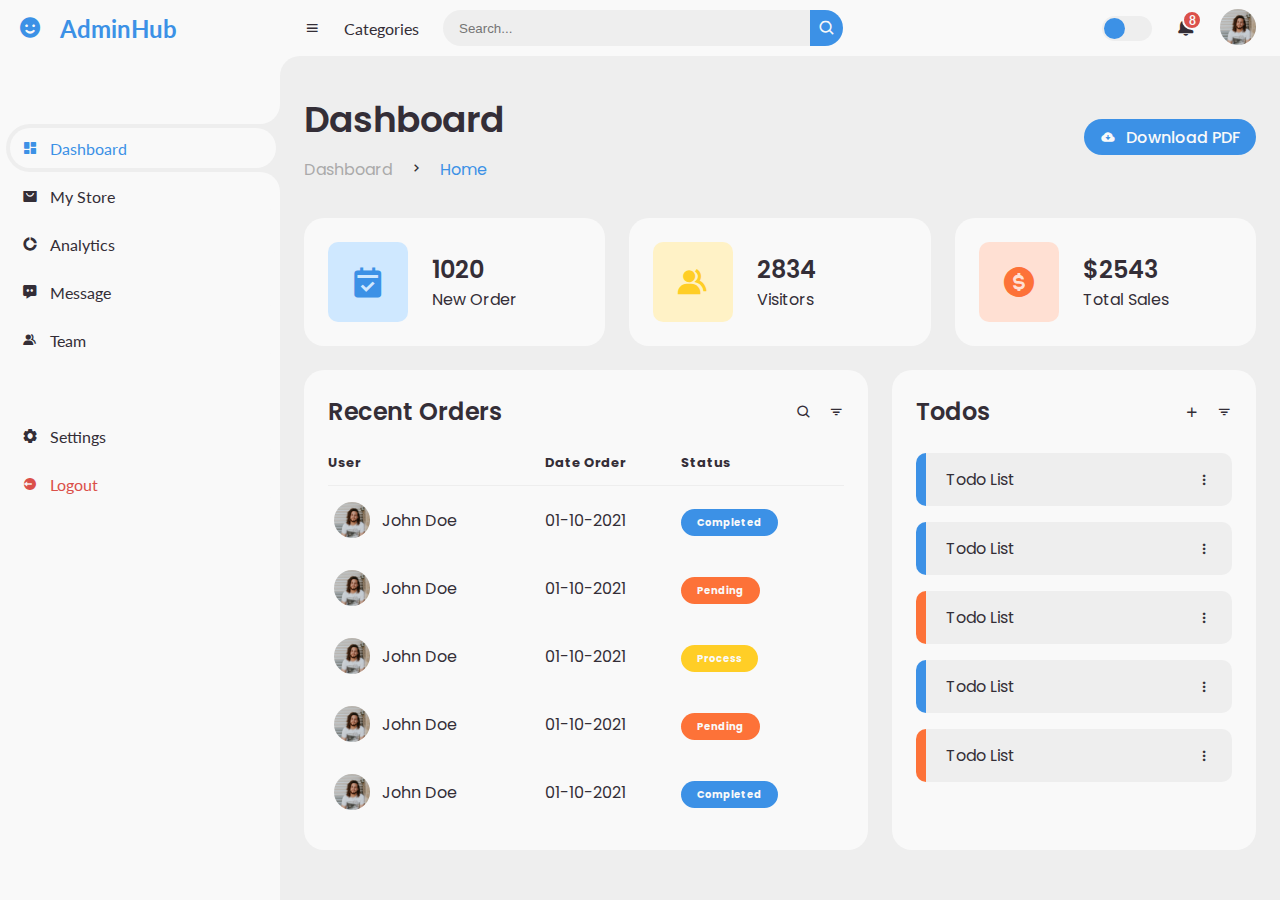
==== PRO/stafflogin/index.html @ 772f8e40 "Code update" ====
<!DOCTYPE html>
<html lang="en">
<head>
	<meta charset="UTF-8">
	<meta name="viewport" content="width=device-width, initial-scale=1.0">

	<!-- Boxicons -->
	<link href='https://unpkg.com/boxicons@2.0.9/css/boxicons.min.css' rel='stylesheet'>
	<!-- My CSS -->
	<link rel="stylesheet" href="style.css">

	<title>AdminHub</title>
</head>
<body>


	<!-- SIDEBAR -->
	<section id="sidebar">
		<a href="#" class="brand">
			<i class='bx bxs-smile'></i>
			<span class="text">AdminHub</span>
		</a>
		<ul class="side-menu top">
			<li class="active">
				<a href="#">
					<i class='bx bxs-dashboard' ></i>
					<span class="text">Dashboard</span>
				</a>
			</li>
			<li>
				<a href="#">
					<i class='bx bxs-shopping-bag-alt' ></i>
					<span class="text">My Store</span>
				</a>
			</li>
			<li>
				<a href="#">
					<i class='bx bxs-doughnut-chart' ></i>
					<span class="text">Analytics</span>
				</a>
			</li>
			<li>
				<a href="#">
					<i class='bx bxs-message-dots' ></i>
					<span class="text">Message</span>
				</a>
			</li>
			<li>
				<a href="#">
					<i class='bx bxs-group' ></i>
					<span class="text">Team</span>
				</a>
			</li>
		</ul>
		<ul class="side-menu">
			<li>
				<a href="#">
					<i class='bx bxs-cog' ></i>
					<span class="text">Settings</span>
				</a>
			</li>
			<li>
				<a href="../MAIN.php" class="logout">
					<i class='bx bxs-log-out-circle' ></i>
					<span class="text">Logout</span>
				</a>
			</li>
		</ul>
	</section>
	<!-- SIDEBAR -->



	<!-- CONTENT -->
	<section id="content">
		<!-- NAVBAR -->
		<nav>
			<i class='bx bx-menu' ></i>
			<a href="#" class="nav-link">Categories</a>
			<form action="#">
				<div class="form-input">
					<input type="search" placeholder="Search...">
					<button type="submit" class="search-btn"><i class='bx bx-search' ></i></button>
				</div>
			</form>
			<input type="checkbox" id="switch-mode" hidden>
			<label for="switch-mode" class="switch-mode"></label>
			<a href="#" class="notification">
				<i class='bx bxs-bell' ></i>
				<span class="num">8</span>
			</a>
			<a href="#" class="profile">
				<img src="img/people.png">
			</a>
		</nav>
		<!-- NAVBAR -->

		<!-- MAIN -->
		<main>
			<div class="head-title">
				<div class="left">
					<h1>Dashboard</h1>
					<ul class="breadcrumb">
						<li>
							<a href="#">Dashboard</a>
						</li>
						<li><i class='bx bx-chevron-right' ></i></li>
						<li>
							<a class="active" href="#">Home</a>
						</li>
					</ul>
				</div>
				<a href="#" class="btn-download">
					<i class='bx bxs-cloud-download' ></i>
					<span class="text">Download PDF</span>
				</a>
			</div>

			<ul class="box-info">
				<li>
					<i class='bx bxs-calendar-check' ></i>
					<span class="text">
						<h3>1020</h3>
						<p>New Order</p>
					</span>
				</li>
				<li>
					<i class='bx bxs-group' ></i>
					<span class="text">
						<h3>2834</h3>
						<p>Visitors</p>
					</span>
				</li>
				<li>
					<i class='bx bxs-dollar-circle' ></i>
					<span class="text">
						<h3>$2543</h3>
						<p>Total Sales</p>
					</span>
				</li>
			</ul>


			<div class="table-data">
				<div class="order">
					<div class="head">
						<h3>Recent Orders</h3>
						<i class='bx bx-search' ></i>
						<i class='bx bx-filter' ></i>
					</div>
					<table>
						<thead>
							<tr>
								<th>User</th>
								<th>Date Order</th>
								<th>Status</th>
							</tr>
						</thead>
						<tbody>
							<tr>
								<td>
									<img src="img/people.png">
									<p>John Doe</p>
								</td>
								<td>01-10-2021</td>
								<td><span class="status completed">Completed</span></td>
							</tr>
							<tr>
								<td>
									<img src="img/people.png">
									<p>John Doe</p>
								</td>
								<td>01-10-2021</td>
								<td><span class="status pending">Pending</span></td>
							</tr>
							<tr>
								<td>
									<img src="img/people.png">
									<p>John Doe</p>
								</td>
								<td>01-10-2021</td>
								<td><span class="status process">Process</span></td>
							</tr>
							<tr>
								<td>
									<img src="img/people.png">
									<p>John Doe</p>
								</td>
								<td>01-10-2021</td>
								<td><span class="status pending">Pending</span></td>
							</tr>
							<tr>
								<td>
									<img src="img/people.png">
									<p>John Doe</p>
								</td>
								<td>01-10-2021</td>
								<td><span class="status completed">Completed</span></td>
							</tr>
						</tbody>
					</table>
				</div>
				<div class="todo">
					<div class="head">
						<h3>Todos</h3>
						<i class='bx bx-plus' ></i>
						<i class='bx bx-filter' ></i>
					</div>
					<ul class="todo-list">
						<li class="completed">
							<p>Todo List</p>
							<i class='bx bx-dots-vertical-rounded' ></i>
						</li>
						<li class="completed">
							<p>Todo List</p>
							<i class='bx bx-dots-vertical-rounded' ></i>
						</li>
						<li class="not-completed">
							<p>Todo List</p>
							<i class='bx bx-dots-vertical-rounded' ></i>
						</li>
						<li class="completed">
							<p>Todo List</p>
							<i class='bx bx-dots-vertical-rounded' ></i>
						</li>
						<li class="not-completed">
							<p>Todo List</p>
							<i class='bx bx-dots-vertical-rounded' ></i>
						</li>
					</ul>
				</div>
			</div>
		</main>
		<!-- MAIN -->
	</section>
	<!-- CONTENT -->
	

	<script src="script.js"></script>
</body>
</html>
---- PRO/stafflogin/style.css ----
@import url('https://fonts.googleapis.com/css2?family=Lato:wght@400;700&family=Poppins:wght@400;500;600;700&display=swap');

* {
	margin: 0;
	padding: 0;
	box-sizing: border-box;
}

a {
	text-decoration: none;
}

li {
	list-style: none;
}

:root {
	--poppins: 'Poppins', sans-serif;
	--lato: 'Lato', sans-serif;

	--light: #F9F9F9;
	--blue: #3C91E6;
	--light-blue: #CFE8FF;
	--grey: #eee;
	--dark-grey: #AAAAAA;
	--dark: #342E37;
	--red: #DB504A;
	--yellow: #FFCE26;
	--light-yellow: #FFF2C6;
	--orange: #FD7238;
	--light-orange: #FFE0D3;
}

html {
	overflow-x: hidden;
}

body.dark {
	--light: #0C0C1E;
	--grey: #060714;
	--dark: #FBFBFB;
}

body {
	background: var(--grey);
	overflow-x: hidden;
}





/* SIDEBAR */
#sidebar {
	position: fixed;
	top: 0;
	left: 0;
	width: 280px;
	height: 100%;
	background: var(--light);
	z-index: 2000;
	font-family: var(--lato);
	transition: .3s ease;
	overflow-x: hidden;
	scrollbar-width: none;
}
#sidebar::--webkit-scrollbar {
	display: none;
}
#sidebar.hide {
	width: 60px;
}
#sidebar .brand {
	font-size: 24px;
	font-weight: 700;
	height: 56px;
	display: flex;
	align-items: center;
	color: var(--blue);
	position: sticky;
	top: 0;
	left: 0;
	background: var(--light);
	z-index: 500;
	padding-bottom: 20px;
	box-sizing: content-box;
}
#sidebar .brand .bx {
	min-width: 60px;
	display: flex;
	justify-content: center;
}
#sidebar .side-menu {
	width: 100%;
	margin-top: 48px;
}
#sidebar .side-menu li {
	height: 48px;
	background: transparent;
	margin-left: 6px;
	border-radius: 48px 0 0 48px;
	padding: 4px;
}
#sidebar .side-menu li.active {
	background: var(--grey);
	position: relative;
}
#sidebar .side-menu li.active::before {
	content: '';
	position: absolute;
	width: 40px;
	height: 40px;
	border-radius: 50%;
	top: -40px;
	right: 0;
	box-shadow: 20px 20px 0 var(--grey);
	z-index: -1;
}
#sidebar .side-menu li.active::after {
	content: '';
	position: absolute;
	width: 40px;
	height: 40px;
	border-radius: 50%;
	bottom: -40px;
	right: 0;
	box-shadow: 20px -20px 0 var(--grey);
	z-index: -1;
}
#sidebar .side-menu li a {
	width: 100%;
	height: 100%;
	background: var(--light);
	display: flex;
	align-items: center;
	border-radius: 48px;
	font-size: 16px;
	color: var(--dark);
	white-space: nowrap;
	overflow-x: hidden;
}
#sidebar .side-menu.top li.active a {
	color: var(--blue);
}
#sidebar.hide .side-menu li a {
	width: calc(48px - (4px * 2));
	transition: width .3s ease;
}
#sidebar .side-menu li a.logout {
	color: var(--red);
}
#sidebar .side-menu.top li a:hover {
	color: var(--blue);
}
#sidebar .side-menu li a .bx {
	min-width: calc(60px  - ((4px + 6px) * 2));
	display: flex;
	justify-content: center;
}
/* SIDEBAR */





/* CONTENT */
#content {
	position: relative;
	width: calc(100% - 280px);
	left: 280px;
	transition: .3s ease;
}
#sidebar.hide ~ #content {
	width: calc(100% - 60px);
	left: 60px;
}




/* NAVBAR */
#content nav {
	height: 56px;
	background: var(--light);
	padding: 0 24px;
	display: flex;
	align-items: center;
	grid-gap: 24px;
	font-family: var(--lato);
	position: sticky;
	top: 0;
	left: 0;
	z-index: 1000;
}
#content nav::before {
	content: '';
	position: absolute;
	width: 40px;
	height: 40px;
	bottom: -40px;
	left: 0;
	border-radius: 50%;
	box-shadow: -20px -20px 0 var(--light);
}
#content nav a {
	color: var(--dark);
}
#content nav .bx.bx-menu {
	cursor: pointer;
	color: var(--dark);
}
#content nav .nav-link {
	font-size: 16px;
	transition: .3s ease;
}
#content nav .nav-link:hover {
	color: var(--blue);
}
#content nav form {
	max-width: 400px;
	width: 100%;
	margin-right: auto;
}
#content nav form .form-input {
	display: flex;
	align-items: center;
	height: 36px;
}
#content nav form .form-input input {
	flex-grow: 1;
	padding: 0 16px;
	height: 100%;
	border: none;
	background: var(--grey);
	border-radius: 36px 0 0 36px;
	outline: none;
	width: 100%;
	color: var(--dark);
}
#content nav form .form-input button {
	width: 36px;
	height: 100%;
	display: flex;
	justify-content: center;
	align-items: center;
	background: var(--blue);
	color: var(--light);
	font-size: 18px;
	border: none;
	outline: none;
	border-radius: 0 36px 36px 0;
	cursor: pointer;
}
#content nav .notification {
	font-size: 20px;
	position: relative;
}
#content nav .notification .num {
	position: absolute;
	top: -6px;
	right: -6px;
	width: 20px;
	height: 20px;
	border-radius: 50%;
	border: 2px solid var(--light);
	background: var(--red);
	color: var(--light);
	font-weight: 700;
	font-size: 12px;
	display: flex;
	justify-content: center;
	align-items: center;
}
#content nav .profile img {
	width: 36px;
	height: 36px;
	object-fit: cover;
	border-radius: 50%;
}
#content nav .switch-mode {
	display: block;
	min-width: 50px;
	height: 25px;
	border-radius: 25px;
	background: var(--grey);
	cursor: pointer;
	position: relative;
}
#content nav .switch-mode::before {
	content: '';
	position: absolute;
	top: 2px;
	left: 2px;
	bottom: 2px;
	width: calc(25px - 4px);
	background: var(--blue);
	border-radius: 50%;
	transition: all .3s ease;
}
#content nav #switch-mode:checked + .switch-mode::before {
	left: calc(100% - (25px - 4px) - 2px);
}
/* NAVBAR */





/* MAIN */
#content main {
	width: 100%;
	padding: 36px 24px;
	font-family: var(--poppins);
	max-height: calc(100vh - 56px);
	overflow-y: auto;
}
#content main .head-title {
	display: flex;
	align-items: center;
	justify-content: space-between;
	grid-gap: 16px;
	flex-wrap: wrap;
}
#content main .head-title .left h1 {
	font-size: 36px;
	font-weight: 600;
	margin-bottom: 10px;
	color: var(--dark);
}
#content main .head-title .left .breadcrumb {
	display: flex;
	align-items: center;
	grid-gap: 16px;
}
#content main .head-title .left .breadcrumb li {
	color: var(--dark);
}
#content main .head-title .left .breadcrumb li a {
	color: var(--dark-grey);
	pointer-events: none;
}
#content main .head-title .left .breadcrumb li a.active {
	color: var(--blue);
	pointer-events: unset;
}
#content main .head-title .btn-download {
	height: 36px;
	padding: 0 16px;
	border-radius: 36px;
	background: var(--blue);
	color: var(--light);
	display: flex;
	justify-content: center;
	align-items: center;
	grid-gap: 10px;
	font-weight: 500;
}




#content main .box-info {
	display: grid;
	grid-template-columns: repeat(auto-fit, minmax(240px, 1fr));
	grid-gap: 24px;
	margin-top: 36px;
}
#content main .box-info li {
	padding: 24px;
	background: var(--light);
	border-radius: 20px;
	display: flex;
	align-items: center;
	grid-gap: 24px;
}
#content main .box-info li .bx {
	width: 80px;
	height: 80px;
	border-radius: 10px;
	font-size: 36px;
	display: flex;
	justify-content: center;
	align-items: center;
}
#content main .box-info li:nth-child(1) .bx {
	background: var(--light-blue);
	color: var(--blue);
}
#content main .box-info li:nth-child(2) .bx {
	background: var(--light-yellow);
	color: var(--yellow);
}
#content main .box-info li:nth-child(3) .bx {
	background: var(--light-orange);
	color: var(--orange);
}
#content main .box-info li .text h3 {
	font-size: 24px;
	font-weight: 600;
	color: var(--dark);
}
#content main .box-info li .text p {
	color: var(--dark);	
}





#content main .table-data {
	display: flex;
	flex-wrap: wrap;
	grid-gap: 24px;
	margin-top: 24px;
	width: 100%;
	color: var(--dark);
}
#content main .table-data > div {
	border-radius: 20px;
	background: var(--light);
	padding: 24px;
	overflow-x: auto;
}
#content main .table-data .head {
	display: flex;
	align-items: center;
	grid-gap: 16px;
	margin-bottom: 24px;
}
#content main .table-data .head h3 {
	margin-right: auto;
	font-size: 24px;
	font-weight: 600;
}
#content main .table-data .head .bx {
	cursor: pointer;
}

#content main .table-data .order {
	flex-grow: 1;
	flex-basis: 500px;
}
#content main .table-data .order table {
	width: 100%;
	border-collapse: collapse;
}
#content main .table-data .order table th {
	padding-bottom: 12px;
	font-size: 13px;
	text-align: left;
	border-bottom: 1px solid var(--grey);
}
#content main .table-data .order table td {
	padding: 16px 0;
}
#content main .table-data .order table tr td:first-child {
	display: flex;
	align-items: center;
	grid-gap: 12px;
	padding-left: 6px;
}
#content main .table-data .order table td img {
	width: 36px;
	height: 36px;
	border-radius: 50%;
	object-fit: cover;
}
#content main .table-data .order table tbody tr:hover {
	background: var(--grey);
}
#content main .table-data .order table tr td .status {
	font-size: 10px;
	padding: 6px 16px;
	color: var(--light);
	border-radius: 20px;
	font-weight: 700;
}
#content main .table-data .order table tr td .status.completed {
	background: var(--blue);
}
#content main .table-data .order table tr td .status.process {
	background: var(--yellow);
}
#content main .table-data .order table tr td .status.pending {
	background: var(--orange);
}


#content main .table-data .todo {
	flex-grow: 1;
	flex-basis: 300px;
}
#content main .table-data .todo .todo-list {
	width: 100%;
}
#content main .table-data .todo .todo-list li {
	width: 100%;
	margin-bottom: 16px;
	background: var(--grey);
	border-radius: 10px;
	padding: 14px 20px;
	display: flex;
	justify-content: space-between;
	align-items: center;
}
#content main .table-data .todo .todo-list li .bx {
	cursor: pointer;
}
#content main .table-data .todo .todo-list li.completed {
	border-left: 10px solid var(--blue);
}
#content main .table-data .todo .todo-list li.not-completed {
	border-left: 10px solid var(--orange);
}
#content main .table-data .todo .todo-list li:last-child {
	margin-bottom: 0;
}
/* MAIN */
/* CONTENT */









@media screen and (max-width: 768px) {
	#sidebar {
		width: 200px;
	}

	#content {
		width: calc(100% - 60px);
		left: 200px;
	}

	#content nav .nav-link {
		display: none;
	}
}






@media screen and (max-width: 576px) {
	#content nav form .form-input input {
		display: none;
	}

	#content nav form .form-input button {
		width: auto;
		height: auto;
		background: transparent;
		border-radius: none;
		color: var(--dark);
	}

	#content nav form.show .form-input input {
		display: block;
		width: 100%;
	}
	#content nav form.show .form-input button {
		width: 36px;
		height: 100%;
		border-radius: 0 36px 36px 0;
		color: var(--light);
		background: var(--red);
	}

	#content nav form.show ~ .notification,
	#content nav form.show ~ .profile {
		display: none;
	}

	#content main .box-info {
		grid-template-columns: 1fr;
	}

	#content main .table-data .head {
		min-width: 420px;
	}
	#content main .table-data .order table {
		min-width: 420px;
	}
	#content main .table-data .todo .todo-list {
		min-width: 420px;
	}
}
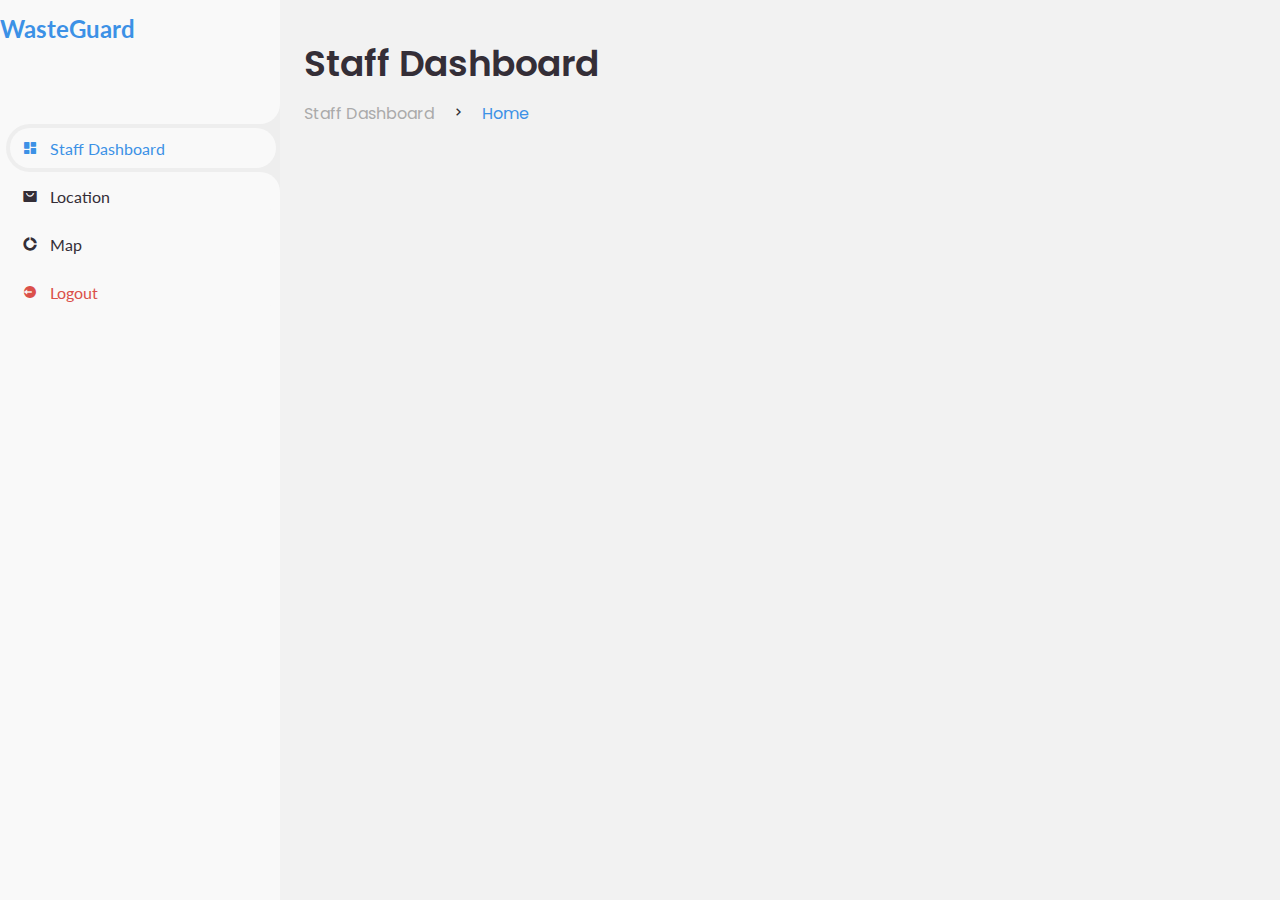
==== commit 915305e0: "staff" ====
--- a/PRO/stafflogin/index.html
+++ b/PRO/stafflogin/index.html
@@ -1,241 +1,122 @@
 <!DOCTYPE html>
 <html lang="en">
 <head>
-	<meta charset="UTF-8">
-	<meta name="viewport" content="width=device-width, initial-scale=1.0">
+    <meta charset="UTF-8">
+    <meta name="viewport" content="width=device-width, initial-scale=1.0">
+    <title>WasteGuard</title>
 
-	<!-- Boxicons -->
-	<link href='https://unpkg.com/boxicons@2.0.9/css/boxicons.min.css' rel='stylesheet'>
-	<!-- My CSS -->
-	<link rel="stylesheet" href="style.css">
+    <!-- Boxicons -->
+    <link href='https://unpkg.com/boxicons@2.0.9/css/boxicons.min.css' rel='stylesheet'>
+    <!-- My CSS -->
+    <link rel="stylesheet" href="style.css">
 
-	<title>AdminHub</title>
+    <style>
+        /* Add your CSS styles here */
+        body {
+            font-family: Arial, sans-serif;
+            background-color: #f2f2f2;
+            margin: 0;
+            padding: 0;
+        }
+        .header {
+            background-color: #2c3e50;
+            color: #ffffff;
+            text-align: center;
+            padding: 20px;
+        }
+        .container {
+            max-width: 800px;
+            margin: 20px auto;
+            padding: 20px;
+            background-color: #ffffff;
+            border-radius: 5px;
+            box-shadow: 0 0 10px rgba(0, 0, 0, 0.2);
+        }
+    </style>
 </head>
 <body>
 
+<!-- SIDEBAR -->
+<section id="sidebar">
+    <a href="../MAIN.php" class="brand">
+        <span class="text">WasteGuard</span>
+    </a>
+    <ul class="side-menu top">
+        <li class="active">
+            <a href="javascript:void(0);" onclick="loadContent('home11.php');">
+                <i class='bx bxs-dashboard'></i>
+                <span class="text">Staff Dashboard</span>
+            </a>
+        </li>
+        <li>
+            <a href="javascript:void(0);" onclick="loadContent('location.php');">
+                <i class='bx bxs-shopping-bag-alt'></i>
+                <span class="text">Location</span>
+            </a>
+        </li>
+        <li>
+            <!-- Modified map link with id -->
+            <a href="javascript:void(0);" onclick="loadContent('../damn/dashboard/geolocation/index.html');">
+                <i class='bx bxs-doughnut-chart'></i>
+                <span class="text">Map</span>
+            </a>
+        </li>
+        <li>
+            <a href="../MAIN.php" class="logout">
+                <i class='bx bxs-log-out-circle'></i>
+                <span class="text">Logout</span>
+            </a>
+        </li>
+    </ul>
+</section>
+<!-- SIDEBAR -->
 
-	<!-- SIDEBAR -->
-	<section id="sidebar">
-		<a href="#" class="brand">
-			<i class='bx bxs-smile'></i>
-			<span class="text">AdminHub</span>
-		</a>
-		<ul class="side-menu top">
-			<li class="active">
-				<a href="#">
-					<i class='bx bxs-dashboard' ></i>
-					<span class="text">Dashboard</span>
-				</a>
-			</li>
-			<li>
-				<a href="#">
-					<i class='bx bxs-shopping-bag-alt' ></i>
-					<span class="text">My Store</span>
-				</a>
-			</li>
-			<li>
-				<a href="#">
-					<i class='bx bxs-doughnut-chart' ></i>
-					<span class="text">Analytics</span>
-				</a>
-			</li>
-			<li>
-				<a href="#">
-					<i class='bx bxs-message-dots' ></i>
-					<span class="text">Message</span>
-				</a>
-			</li>
-			<li>
-				<a href="#">
-					<i class='bx bxs-group' ></i>
-					<span class="text">Team</span>
-				</a>
-			</li>
-		</ul>
-		<ul class="side-menu">
-			<li>
-				<a href="#">
-					<i class='bx bxs-cog' ></i>
-					<span class="text">Settings</span>
-				</a>
-			</li>
-			<li>
-				<a href="../MAIN.php" class="logout">
-					<i class='bx bxs-log-out-circle' ></i>
-					<span class="text">Logout</span>
-				</a>
-			</li>
-		</ul>
-	</section>
-	<!-- SIDEBAR -->
+<!-- CONTENT -->
+<section id="content">
+    <!-- MAIN -->
+    <main>
+        <div class="head-title">
+            <div class="left">
+                <h1 id="page-title">Staff Dashboard</h1>
+                <ul class="breadcrumb">
+                    <li>
+                        <a href="#">Staff Dashboard</a>
+                    </li>
+                    <li><i class='bx bx-chevron-right'></i></li>
+                    <li>
+                        <a class="active" href="home11.php">Home</a>
+                    </li>
+                </ul>
+            </div>
+        </div>
 
+        <!-- Container for loaded content -->
+        <div id="loaded-content"></div>
+    </main>
+    <!-- MAIN -->
+</section>
+<!-- CONTENT -->
 
+<script src="script.js"></script>
 
-	<!-- CONTENT -->
-	<section id="content">
-		<!-- NAVBAR -->
-		<nav>
-			<i class='bx bx-menu' ></i>
-			<a href="#" class="nav-link">Categories</a>
-			<form action="#">
-				<div class="form-input">
-					<input type="search" placeholder="Search...">
-					<button type="submit" class="search-btn"><i class='bx bx-search' ></i></button>
-				</div>
-			</form>
-			<input type="checkbox" id="switch-mode" hidden>
-			<label for="switch-mode" class="switch-mode"></label>
-			<a href="#" class="notification">
-				<i class='bx bxs-bell' ></i>
-				<span class="num">8</span>
-			</a>
-			<a href="#" class="profile">
-				<img src="img/people.png">
-			</a>
-		</nav>
-		<!-- NAVBAR -->
+<script>
+    // Function to load content into the main area
+    function loadContent(url) {
+        const loadedContent = document.getElementById("loaded-content");
+        const pageTitle = document.getElementById("page-title");
 
-		<!-- MAIN -->
-		<main>
-			<div class="head-title">
-				<div class="left">
-					<h1>Dashboard</h1>
-					<ul class="breadcrumb">
-						<li>
-							<a href="#">Dashboard</a>
-						</li>
-						<li><i class='bx bx-chevron-right' ></i></li>
-						<li>
-							<a class="active" href="#">Home</a>
-						</li>
-					</ul>
-				</div>
-				<a href="#" class="btn-download">
-					<i class='bx bxs-cloud-download' ></i>
-					<span class="text">Download PDF</span>
-				</a>
-			</div>
+        // Load the content using an iframe
+        loadedContent.innerHTML = `<iframe src="${url}" frameborder="0" style="width: 100%; height: 500px;"></iframe>`;
 
-			<ul class="box-info">
-				<li>
-					<i class='bx bxs-calendar-check' ></i>
-					<span class="text">
-						<h3>1020</h3>
-						<p>New Order</p>
-					</span>
-				</li>
-				<li>
-					<i class='bx bxs-group' ></i>
-					<span class="text">
-						<h3>2834</h3>
-						<p>Visitors</p>
-					</span>
-				</li>
-				<li>
-					<i class='bx bxs-dollar-circle' ></i>
-					<span class="text">
-						<h3>$2543</h3>
-						<p>Total Sales</p>
-					</span>
-				</li>
-			</ul>
-
-
-			<div class="table-data">
-				<div class="order">
-					<div class="head">
-						<h3>Recent Orders</h3>
-						<i class='bx bx-search' ></i>
-						<i class='bx bx-filter' ></i>
-					</div>
-					<table>
-						<thead>
-							<tr>
-								<th>User</th>
-								<th>Date Order</th>
-								<th>Status</th>
-							</tr>
-						</thead>
-						<tbody>
-							<tr>
-								<td>
-									<img src="img/people.png">
-									<p>John Doe</p>
-								</td>
-								<td>01-10-2021</td>
-								<td><span class="status completed">Completed</span></td>
-							</tr>
-							<tr>
-								<td>
-									<img src="img/people.png">
-									<p>John Doe</p>
-								</td>
-								<td>01-10-2021</td>
-								<td><span class="status pending">Pending</span></td>
-							</tr>
-							<tr>
-								<td>
-									<img src="img/people.png">
-									<p>John Doe</p>
-								</td>
-								<td>01-10-2021</td>
-								<td><span class="status process">Process</span></td>
-							</tr>
-							<tr>
-								<td>
-									<img src="img/people.png">
-									<p>John Doe</p>
-								</td>
-								<td>01-10-2021</td>
-								<td><span class="status pending">Pending</span></td>
-							</tr>
-							<tr>
-								<td>
-									<img src="img/people.png">
-									<p>John Doe</p>
-								</td>
-								<td>01-10-2021</td>
-								<td><span class="status completed">Completed</span></td>
-							</tr>
-						</tbody>
-					</table>
-				</div>
-				<div class="todo">
-					<div class="head">
-						<h3>Todos</h3>
-						<i class='bx bx-plus' ></i>
-						<i class='bx bx-filter' ></i>
-					</div>
-					<ul class="todo-list">
-						<li class="completed">
-							<p>Todo List</p>
-							<i class='bx bx-dots-vertical-rounded' ></i>
-						</li>
-						<li class="completed">
-							<p>Todo List</p>
-							<i class='bx bx-dots-vertical-rounded' ></i>
-						</li>
-						<li class="not-completed">
-							<p>Todo List</p>
-							<i class='bx bx-dots-vertical-rounded' ></i>
-						</li>
-						<li class="completed">
-							<p>Todo List</p>
-							<i class='bx bx-dots-vertical-rounded' ></i>
-						</li>
-						<li class="not-completed">
-							<p>Todo List</p>
-							<i class='bx bx-dots-vertical-rounded' ></i>
-						</li>
-					</ul>
-				</div>
-			</div>
-		</main>
-		<!-- MAIN -->
-	</section>
-	<!-- CONTENT -->
-	
-
-	<script src="script.js"></script>
+        // Update the page title
+        if (url === 'home11.php') {
+            pageTitle.innerText = "Staff Dashboard";
+        } else if (url === 'location.php') {
+            pageTitle.innerText = "Location";
+        } else if (url === '../damn/dashboard/geolocation/index.html') {
+            pageTitle.innerText = "Map";
+        }
+    }
+</script>
 </body>
-</html>+</html>
